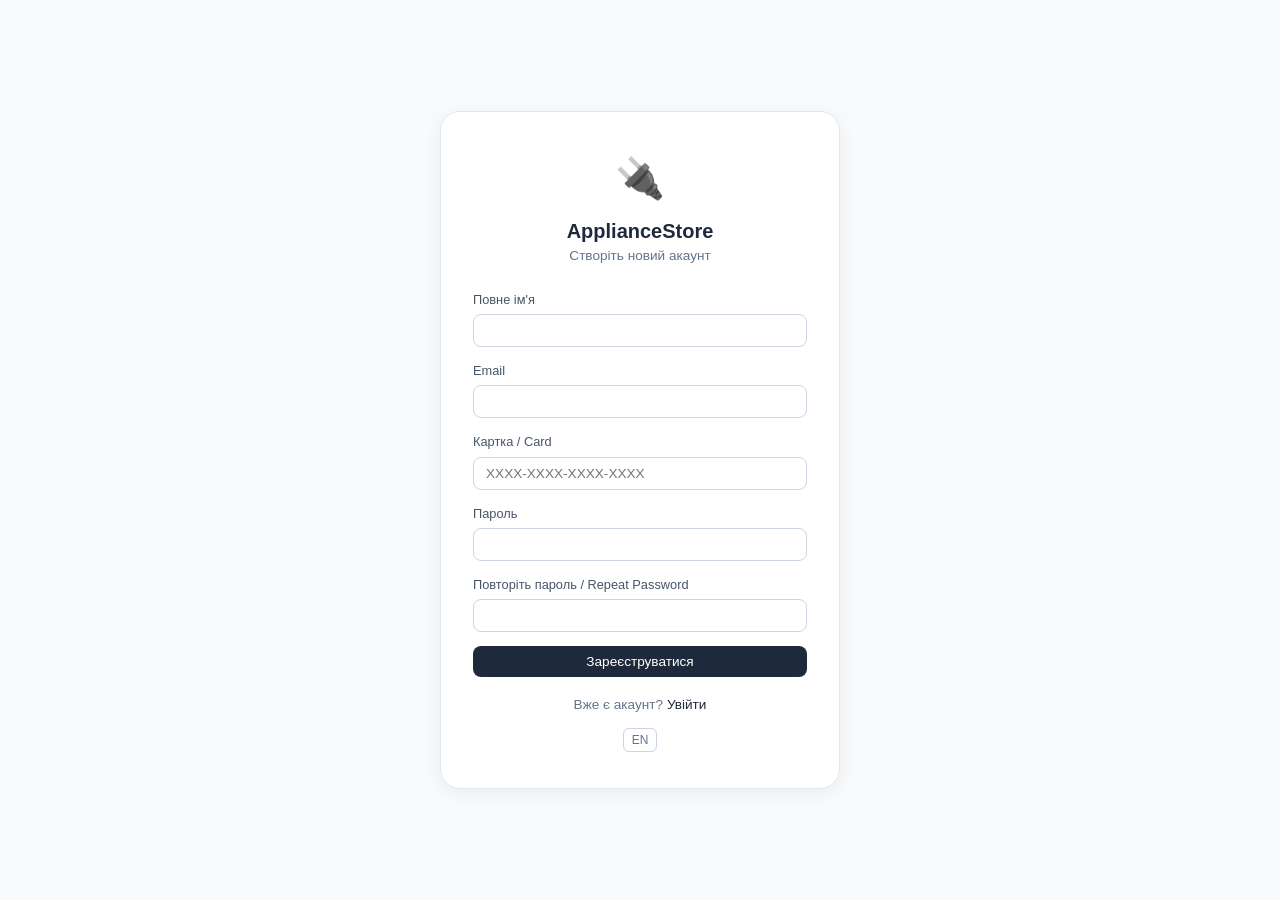
==== src/main/resources/static/register.html @ 6a25421e "Implement navigation and provide access for permitted elements front-end" ====
<!DOCTYPE html>
<html lang="uk">
<head>
  <meta charset="UTF-8"/>
  <meta name="viewport" content="width=device-width, initial-scale=1.0"/>
  <title>Register — ApplianceStore</title>
  <link rel="stylesheet" href="style.css"/>
</head>
<body class="auth-page">
  <div class="auth-card">
    <div class="auth-logo">🔌</div>
    <h1 class="auth-title">ApplianceStore</h1>
    <p class="auth-subtitle" data-i18n="auth.registerTitle">Create a new account</p>

    <div id="errorBox" class="error-box hidden"></div>
    <div id="successBox" class="success-box hidden"></div>

    <form id="registerForm">
      <div class="field">
        <label data-i18n="auth.name">Full Name</label>
        <input type="text" id="name" required/>
      </div>
      <div class="field">
        <label data-i18n="auth.email">Email</label>
        <input type="email" id="email" required/>
      </div>
      <div class="field">
        <label>Картка / Card</label>
        <input type="text" id="card" placeholder="XXXX-XXXX-XXXX-XXXX" maxlength="19"/>
      </div>
      <div class="field">
        <label data-i18n="auth.password">Password</label>
        <input type="password" id="password" required/>
      </div>
      <div class="field">
        <label>Повторіть пароль / Repeat Password</label>
        <input type="password" id="repeatPassword" required/>
      </div>
      <button type="submit" class="btn-primary full" id="submitBtn">
        <span data-i18n="auth.registerBtn">Create Account</span>
      </button>
    </form>

    <p class="auth-footer">
      <span data-i18n="auth.hasAccount">Already have an account?</span>
      <a href="login.html" data-i18n="auth.login">Login</a>
    </p>
    <div class="lang-center">
      <button class="btn-lang" id="langToggle">EN</button>
    </div>
  </div>

  <script src="i18n.js"></script>
  <script src="auth.js"></script>
  <script>
    initLang();

    document.getElementById('card').addEventListener('input', function (e) {
      this.value = this.value.replace(/\D/g, '').replace(/(\d{4})(?=\d)/g, '$1-').slice(0, 19);
    });

    document.getElementById('registerForm').addEventListener('submit', async (e) => {
      e.preventDefault();
      const btn = document.getElementById('submitBtn');
      hideError();

      const name = document.getElementById('name').value;
      const email = document.getElementById('email').value;
      const card = document.getElementById('card').value;
      const password = document.getElementById('password').value;
      const repeatPassword = document.getElementById('repeatPassword').value;

      const cardRegex = /^\d{4}-\d{4}-\d{4}-\d{4}$/;
      if (card && !cardRegex.test(card)) {
        showError(getLang() === 'uk' ? 'Невірний формат картки (XXXX-XXXX-XXXX-XXXX).' : 'Invalid card format.');
        return;
      }

      const pwRegex = /^(?=.*[0-9])(?=.*[a-z])(?=.*[A-Z])(?=.*[@#!$%^&-+=()])(?=\S+$).{8,20}$/;
      if (!pwRegex.test(password)) {
        showError(getLang() === 'uk' 
          ? 'Пароль має містити 8-20 символів, цифри, великі/малі літери та спецсимволи (@#!$%^&-+=()).' 
          : 'Password must be 8-20 chars long, contain digits, uppercase, lowercase, and special characters.');
        return;
      }
      if (password !== repeatPassword) {
        showError(getLang() === 'uk' ? 'Паролі не збігаються.' : 'Passwords do not match.');
        return;
      }

      btn.disabled = true;
      try {
        await apiFetch('/auth/registration', {
          method: 'POST',
          body: JSON.stringify({ name, email, card, password, repeatPassword })
        });
        document.getElementById('successBox').classList.remove('hidden');
        document.getElementById('successBox').textContent =
          getLang() === 'uk' ? 'Реєстрацію успішно завершено! Перенаправлення...' : 'Registration successful! Redirecting...';
        document.getElementById('registerForm').classList.add('hidden');
        setTimeout(() => window.location.href = 'login.html', 2000);
      } catch (err) {
        showError(err.message);
        btn.disabled = false;
      }
    });
  </script>
</body>
</html>
---- src/main/resources/static/style.css ----
*, *::before, *::after { box-sizing: border-box; margin: 0; padding: 0; }
html { font-size: 16px; }
body { font-family: -apple-system, BlinkMacSystemFont, 'Segoe UI', Roboto, sans-serif; background: #f8fafc; color: #1e293b; line-height: 1.5; min-height: 100vh; }

a { text-decoration: none; color: inherit; }
button { cursor: pointer; font-family: inherit; }
input, textarea, select { font-family: inherit; }
.hidden { display: none !important; }

.navbar {
  position: sticky; top: 0; z-index: 100;
  background: #fff; border-bottom: 1px solid #e2e8f0;
  display: flex; align-items: center; gap: 8px;
  padding: 0 24px; height: 56px; box-shadow: 0 1px 3px rgba(0,0,0,.06);
}
.nav-logo { font-weight: 700; font-size: 1rem; color: #1e293b; letter-spacing: -.3px; white-space: nowrap; }
.nav-links { display: flex; align-items: center; gap: 2px; flex: 1; }
.nav-links a { padding: 6px 12px; border-radius: 8px; font-size: .85rem; color: #64748b; transition: background .15s, color .15s; }
.nav-links a:hover { background: #f1f5f9; color: #1e293b; }
.nav-links a.active { background: #1e293b; color: #fff; }
.nav-actions { display: flex; align-items: center; gap: 8px; margin-left: auto; }
.nav-actions #userInfo { display: flex; align-items: center; gap: 8px; font-size: .8rem; }
.nav-actions #userEmail { color: #64748b; max-width: 140px; overflow: hidden; text-overflow: ellipsis; white-space: nowrap; }
.burger { display: none; background: none; border: none; font-size: 1.3rem; padding: 4px 8px; }

@media (max-width: 768px) {
  .navbar { flex-wrap: wrap; height: auto; padding: 8px 16px; }
  .nav-links { display: none; flex-direction: column; width: 100%; order: 10; padding: 8px 0; }
  .nav-links.open { display: flex; }
  .nav-links a { width: 100%; }
  .burger { display: block; }
  .nav-actions #userEmail { display: none; }
}

.btn-primary { background: #1e293b; color: #fff; border: none; border-radius: 8px; padding: 8px 16px; font-size: .85rem; font-weight: 500; transition: opacity .15s; }
.btn-primary:hover { opacity: .85; }
.btn-primary:disabled { opacity: .5; cursor: not-allowed; }
.btn-outline { background: none; border: 1px solid #cbd5e1; border-radius: 8px; padding: 8px 16px; font-size: .85rem; color: #1e293b; transition: background .15s; }
.btn-outline:hover { background: #f1f5f9; }
.btn-outline:disabled { opacity: .5; cursor: not-allowed; }
.btn-danger { background: #ef4444; color: #fff; border: none; border-radius: 8px; padding: 8px 16px; font-size: .85rem; font-weight: 500; transition: opacity .15s; }
.btn-danger:hover { opacity: .85; }
.btn-lang { background: none; border: 1px solid #cbd5e1; border-radius: 6px; padding: 4px 8px; font-size: .75rem; color: #64748b; transition: background .15s; }
.btn-lang:hover { background: #f1f5f9; }
.btn-icon { background: none; border: none; padding: 6px; border-radius: 6px; font-size: .9rem; transition: background .15s; color: #64748b; }
.btn-icon:hover { background: #f1f5f9; color: #1e293b; }
.btn-icon.danger:hover { background: #fef2f2; }
.btn-icon.approve:hover { background: #f0fdf4; }
.full { width: 100%; }
.small { font-size: .8rem; padding: 5px 10px; }

.badge { font-size: .7rem; font-weight: 600; padding: 2px 8px; border-radius: 99px; }
.badge-blue { background: #dbeafe; color: #1e40af; }
.badge-green { background: #dcfce7; color: #166534; }
.badge-yellow { background: #fef9c3; color: #854d0e; }

.container { max-width: 800px; margin: 0 auto; padding: 24px 20px; }

.page-header { display: flex; align-items: center; justify-content: space-between; margin-bottom: 20px; gap: 12px; flex-wrap: wrap; }
.page-header h1 { font-size: 1.5rem; font-weight: 700; color: #1e293b; }

.search-form { display: flex; gap: 8px; margin-bottom: 16px; flex-wrap: wrap; }
.search-input-wrap { flex: 1; min-width: 200px; }
.search-input-wrap input { width: 100%; padding: 8px 12px; border: 1px solid #cbd5e1; border-radius: 8px; font-size: .85rem; background: #fff; outline: none; }
.search-input-wrap input:focus { border-color: #1e293b; box-shadow: 0 0 0 2px rgba(30,41,59,.1); }

.list-item { background: #fff; border: 1px solid #e2e8f0; border-radius: 12px; overflow: hidden; margin-bottom: 8px; }
.list-item-main { display: flex; align-items: center; gap: 12px; padding: 12px 16px; cursor: pointer; transition: background .15s; }
.list-item-main:hover { background: #f8fafc; }
.item-id { font-size: .75rem; color: #94a3b8; width: 32px; flex-shrink: 0; }
.item-info { flex: 1; min-width: 0; }
.item-name { font-weight: 500; font-size: .9rem; display: block; overflow: hidden; text-overflow: ellipsis; white-space: nowrap; }
.item-sub { font-size: .75rem; color: #64748b; }
.item-right { display: flex; align-items: center; gap: 6px; flex-shrink: 0; }
.item-price { font-weight: 600; color: #1e293b; font-size: .9rem; }
.expand-icon { color: #94a3b8; font-size: .8rem; }
.list-item-detail { padding: 12px 16px; border-top: 1px solid #e2e8f0; background: #f8fafc; }
.detail-grid { display: grid; grid-template-columns: repeat(auto-fill, minmax(180px, 1fr)); gap: 12px; font-size: .85rem; margin-bottom: 12px; }
.detail-grid .full { grid-column: 1/-1; }
.detail-label { display: block; font-size: .7rem; color: #94a3b8; margin-bottom: 2px; text-transform: uppercase; letter-spacing: .5px; }

.table-wrap { overflow-x: auto; }
.data-table { width: 100%; border-collapse: collapse; font-size: .85rem; background: #fff; border: 1px solid #e2e8f0; border-radius: 12px; overflow: hidden; }
.data-table thead { background: #f8fafc; }
.data-table th { text-align: left; padding: 10px 16px; font-size: .75rem; font-weight: 600; color: #64748b; text-transform: uppercase; letter-spacing: .5px; }
.data-table td { padding: 10px 16px; border-top: 1px solid #e2e8f0; color: #1e293b; }
.data-table tr:hover td { background: #f8fafc; }
.detail-table { width: 100%; border-collapse: collapse; font-size: .82rem; border: 1px solid #e2e8f0; border-radius: 8px; overflow: hidden; }
.detail-table th, .detail-table td { padding: 8px 12px; border-bottom: 1px solid #e2e8f0; text-align: left; }
.detail-table thead { background: #f1f5f9; }

.mfr-grid { display: grid; grid-template-columns: repeat(auto-fill, minmax(240px, 1fr)); gap: 12px; }
.mfr-card { background: #fff; border: 1px solid #e2e8f0; border-radius: 12px; padding: 16px; display: flex; align-items: center; gap: 12px; transition: box-shadow .15s; }
.mfr-card:hover { box-shadow: 0 4px 12px rgba(0,0,0,.08); }
.mfr-icon { font-size: 1.5rem; width: 40px; height: 40px; background: #f1f5f9; border-radius: 10px; display: flex; align-items: center; justify-content: center; flex-shrink: 0; }
.mfr-info { flex: 1; min-width: 0; }
.mfr-name { font-weight: 500; font-size: .9rem; display: block; }
.mfr-id { font-size: .75rem; color: #94a3b8; }
.mfr-actions { display: flex; gap: 4px; }

.pagination { display: flex; align-items: center; justify-content: center; gap: 12px; margin-top: 20px; font-size: .85rem; color: #64748b; }

.error-box { background: #fef2f2; border: 1px solid #fecaca; color: #dc2626; border-radius: 8px; padding: 10px 14px; font-size: .85rem; margin-bottom: 12px; }
.success-box { background: #f0fdf4; border: 1px solid #bbf7d0; color: #166534; border-radius: 8px; padding: 10px 14px; font-size: .85rem; margin-bottom: 12px; }
.no-data { text-align: center; padding: 48px 0; color: #94a3b8; font-size: .9rem; }

.modal-overlay { position: fixed; inset: 0; background: rgba(0,0,0,.45); z-index: 200; display: flex; align-items: center; justify-content: center; padding: 16px; }
.modal { background: #fff; border-radius: 16px; box-shadow: 0 20px 60px rgba(0,0,0,.2); width: 100%; max-width: 480px; max-height: 90vh; overflow-y: auto; }
.modal-wide { max-width: 560px; }
.modal-header { display: flex; align-items: center; justify-content: space-between; padding: 18px 20px; border-bottom: 1px solid #e2e8f0; }
.modal-header h2 { font-size: 1rem; font-weight: 700; }
.modal-close { background: none; border: none; font-size: 1rem; color: #94a3b8; padding: 4px; border-radius: 4px; }
.modal-close:hover { color: #1e293b; background: #f1f5f9; }
.modal-form { padding: 20px; display: flex; flex-direction: column; gap: 14px; }
.modal-actions { display: flex; gap: 10px; padding-top: 4px; }
.modal-actions button { flex: 1; padding: 10px; }
.confirm-modal { max-width: 360px; padding: 28px 24px; display: flex; flex-direction: column; gap: 20px; }
.confirm-modal p { font-size: .9rem; color: #1e293b; }

.field { display: flex; flex-direction: column; gap: 5px; }
.field label { font-size: .8rem; font-weight: 500; color: #475569; }
.field input, .field textarea, .field select { padding: 8px 12px; border: 1px solid #cbd5e1; border-radius: 8px; font-size: .85rem; background: #fff; outline: none; transition: border .15s, box-shadow .15s; }
.field input:focus, .field textarea:focus { border-color: #1e293b; box-shadow: 0 0 0 2px rgba(30,41,59,.08); }
.field textarea { resize: vertical; min-height: 72px; }

.rows-section { display: flex; flex-direction: column; gap: 8px; }
.rows-section > label { font-size: .8rem; font-weight: 500; color: #475569; }
.order-row { display: flex; gap: 8px; align-items: center; }
.order-row input { flex: 1; padding: 7px 10px; border: 1px solid #cbd5e1; border-radius: 8px; font-size: .82rem; outline: none; }
.order-row input:focus { border-color: #1e293b; }

.auth-page { display: flex; align-items: center; justify-content: center; min-height: 100vh; background: #f8fafc; padding: 20px; }
.auth-card { background: #fff; border: 1px solid #e2e8f0; border-radius: 20px; padding: 36px 32px; width: 100%; max-width: 400px; box-shadow: 0 4px 20px rgba(0,0,0,.06); }
.auth-logo { font-size: 2.5rem; text-align: center; margin-bottom: 8px; }
.auth-title { font-size: 1.25rem; font-weight: 700; text-align: center; color: #1e293b; }
.auth-subtitle { font-size: .85rem; color: #64748b; text-align: center; margin-bottom: 24px; }
.auth-footer { text-align: center; font-size: .85rem; color: #64748b; margin-top: 18px; }
.auth-footer a { color: #1e293b; font-weight: 500; }
.auth-footer a:hover { text-decoration: underline; }
.lang-center { text-align: center; margin-top: 12px; }
form { display: flex; flex-direction: column; gap: 14px; }

.hero { margin-bottom: 24px; }
.hero h1 { font-size: 1.75rem; font-weight: 700; color: #1e293b; }
.hero .subtitle { color: #64748b; margin-top: 4px; }
.card-info { background: #f8fafc; border: 1px solid #e2e8f0; border-radius: 14px; padding: 18px 20px; margin-bottom: 24px; display: flex; align-items: center; justify-content: space-between; gap: 16px; flex-wrap: wrap; }
.card-info .small { font-size: .8rem; color: #94a3b8; margin-top: 3px; }
.flex-gap { display: flex; gap: 8px; }
.cards-grid { display: grid; grid-template-columns: repeat(auto-fill, minmax(240px, 1fr)); gap: 14px; }
.menu-card { background: #fff; border: 1px solid #e2e8f0; border-radius: 14px; padding: 20px; display: flex; flex-direction: column; gap: 8px; transition: box-shadow .2s, border-color .2s; }
.menu-card:hover { box-shadow: 0 6px 20px rgba(0,0,0,.09); border-color: #94a3b8; }
.menu-card-icon { font-size: 1.8rem; width: 48px; height: 48px; background: #f1f5f9; border-radius: 12px; display: flex; align-items: center; justify-content: center; margin-bottom: 4px; }
.menu-card h3 { font-size: .95rem; font-weight: 600; color: #1e293b; }
.menu-card p { font-size: .8rem; color: #64748b; }
.menu-card-arrow { font-size: .85rem; color: #1e293b; font-weight: 600; margin-top: 6px; }

.error-page { display: flex; align-items: center; justify-content: center; min-height: 100vh; }
.error-container { text-align: center; padding: 20px; }
.error-code {
  font-size: 6rem; font-weight: 800; color: #e2e8f0; line-height: 1;
}
.error-icon { font-size: 4rem; margin-bottom: 16px; }
.error-container h1 { font-size: 1.5rem; font-weight: 700; margin-bottom: 8px; }
.error-container p { color: #64748b; margin-bottom: 24px; }
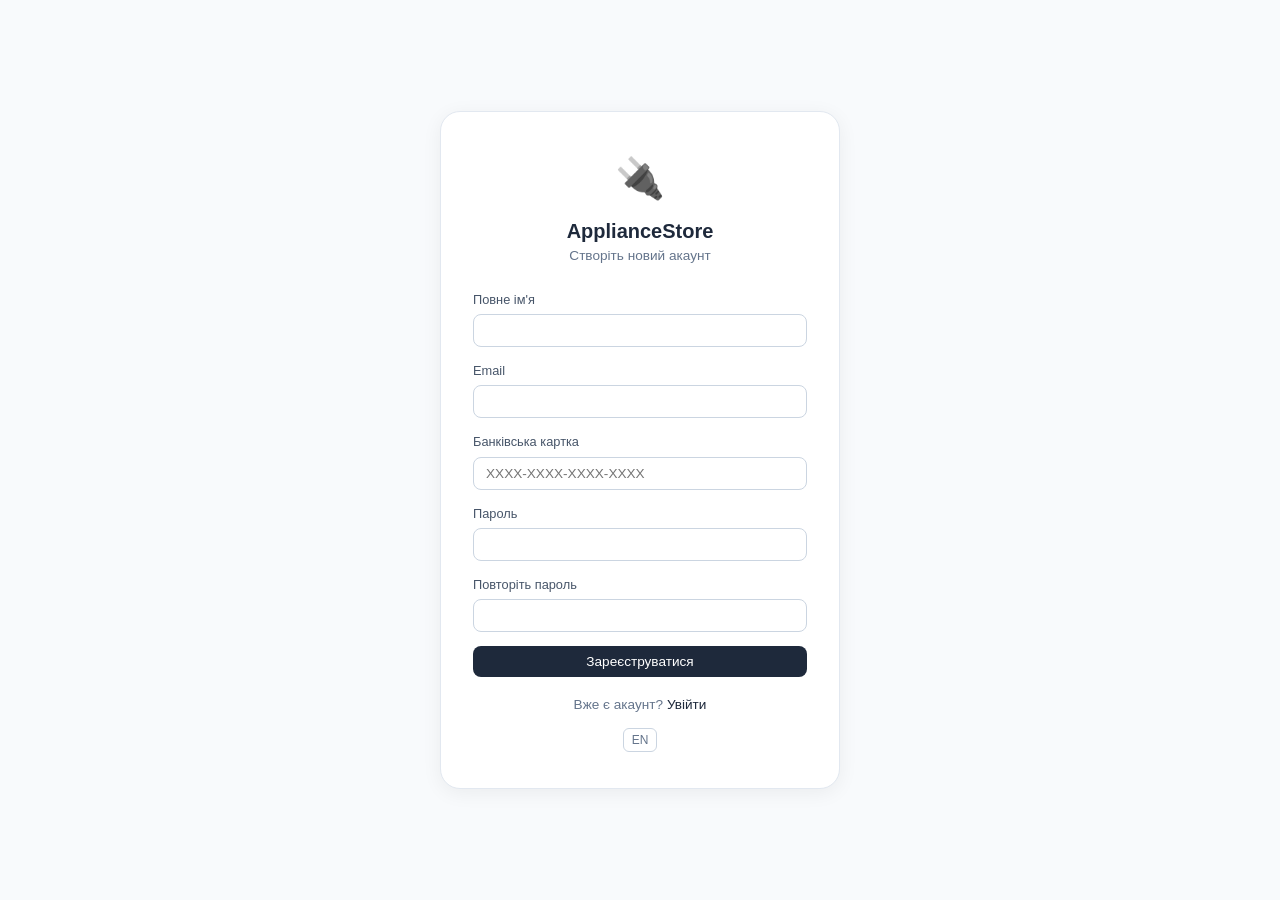
==== commit a196fc32: "Write descriptive documentation with Swagger" ====
--- a/src/main/resources/static/register.html
+++ b/src/main/resources/static/register.html
@@ -25,7 +25,7 @@
         <input type="email" id="email" required/>
       </div>
       <div class="field">
-        <label>Картка / Card</label>
+        <label data-i18n="clients.card">Card</label>
         <input type="text" id="card" placeholder="XXXX-XXXX-XXXX-XXXX" maxlength="19"/>
       </div>
       <div class="field">
@@ -33,7 +33,7 @@
         <input type="password" id="password" required/>
       </div>
       <div class="field">
-        <label>Повторіть пароль / Repeat Password</label>
+        <label data-i18n="auth.repeatPassword">Repeat Password</label>
         <input type="password" id="repeatPassword" required/>
       </div>
       <button type="submit" class="btn-primary full" id="submitBtn">
